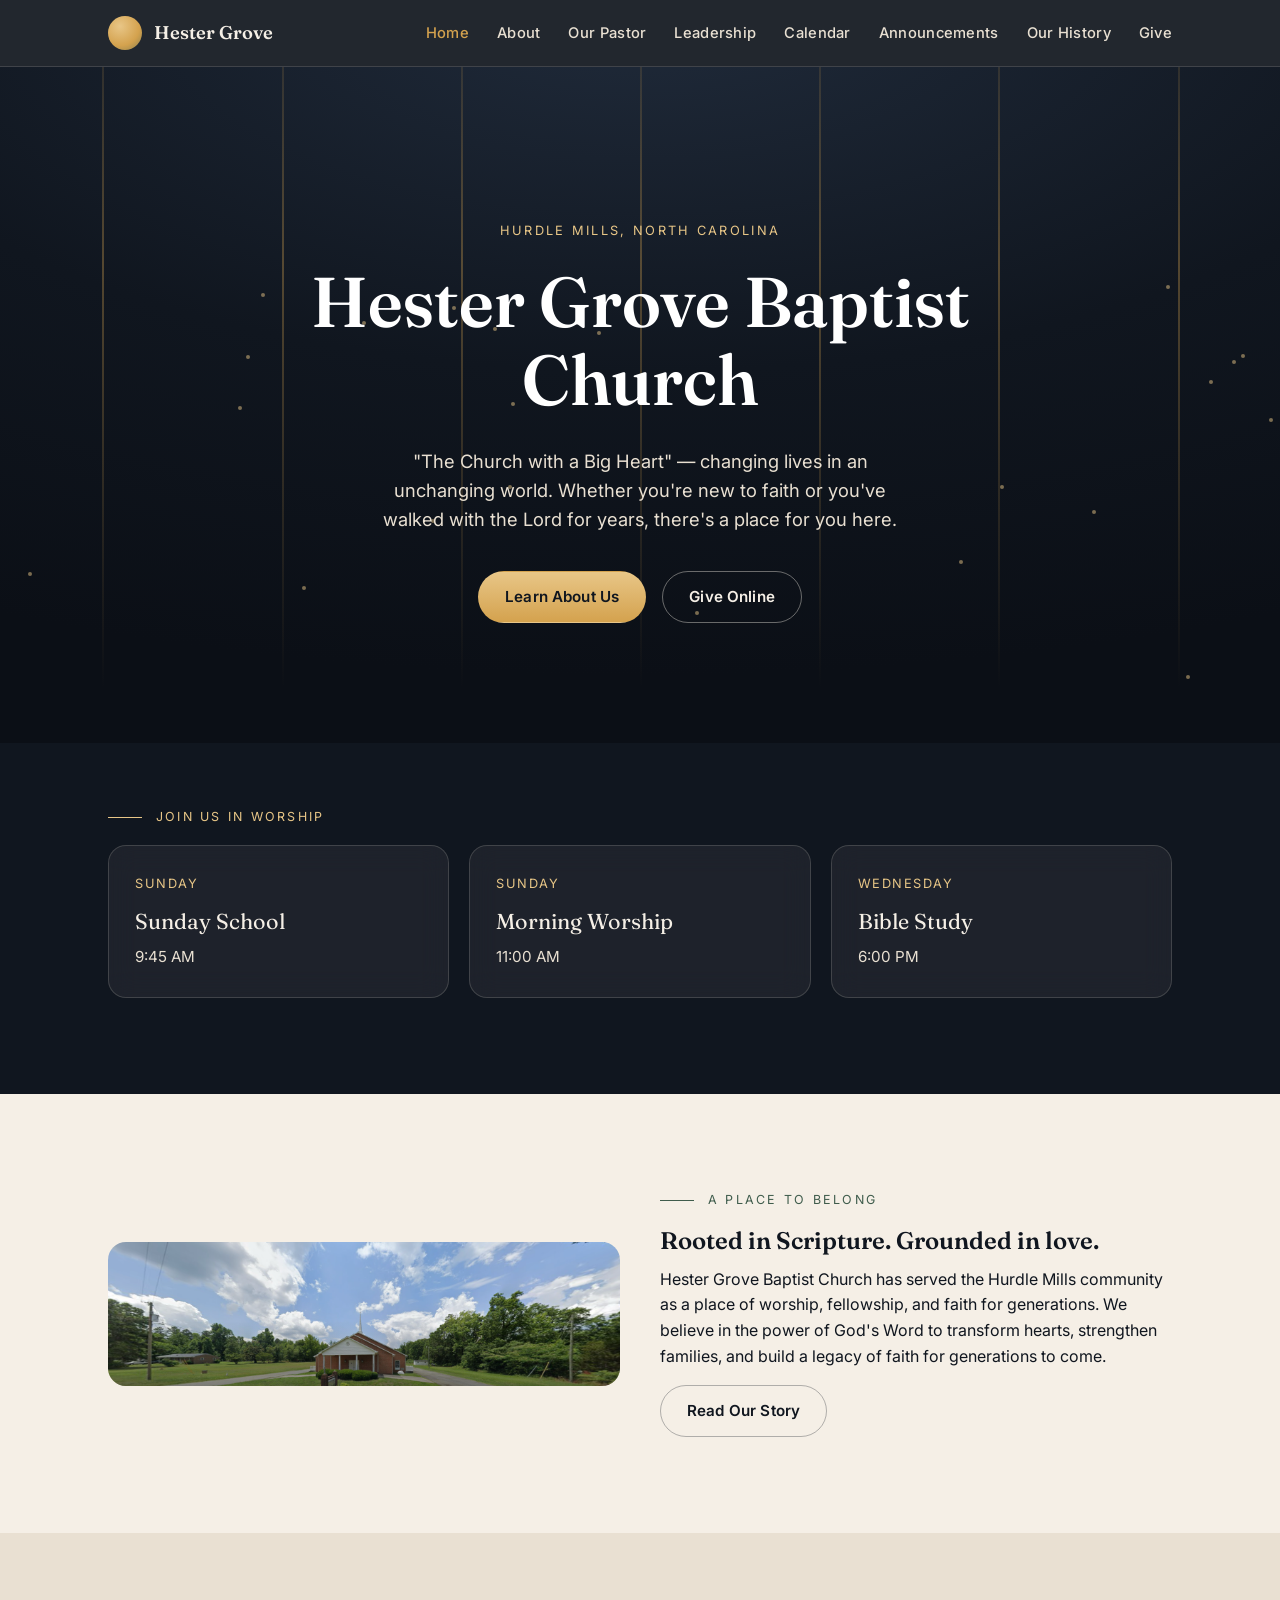
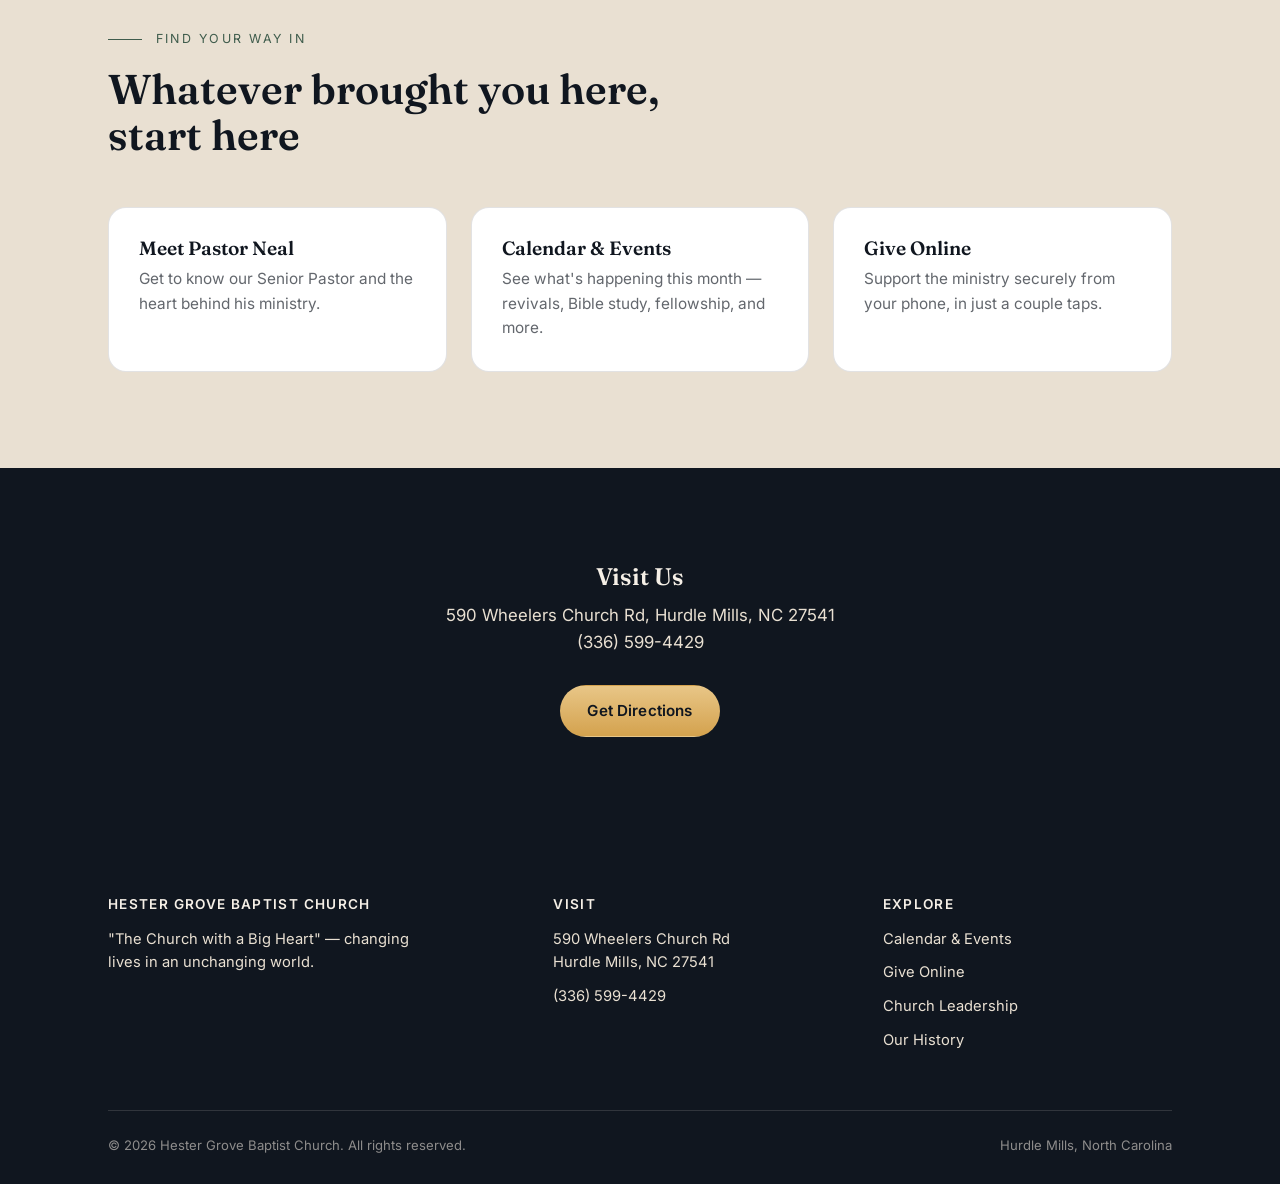
==== index.html @ 08f490a7 "ADD HESTER GROVE CHURCH WEBSITE" ====
<!DOCTYPE html>
<html lang="en">
<head>
<title>Hester Grove Baptist Church — The Church with a Big Heart</title>
<meta charset="UTF-8">
<meta name="viewport" content="width=device-width, initial-scale=1.0">
<link rel="stylesheet" href="assets/style.css">

</head>
<body>
<header class="site-header">
  <nav class="nav">
    <a href="index.html" class="brand"><span class="mark"></span> Hester Grove</a>
    <button class="nav-toggle" aria-label="Toggle menu" aria-expanded="false">☰</button>
    <ul class="nav-links">
      <li><a href="index.html" data-key="home" class="active">Home</a></li>
      <li><a href="about.html" data-key="about">About</a></li>
      <li><a href="pastor.html" data-key="pastor">Our Pastor</a></li>
      <li><a href="leadership.html" data-key="leadership">Leadership</a></li>
      <li><a href="calendar.html" data-key="calendar">Calendar</a></li>
      <li><a href="announcements.html" data-key="announcements">Announcements</a></li>
      <li><a href="history.html" data-key="history">Our History</a></li>
      <li><a href="give.html" data-key="give">Give</a></li>
    </ul>
  </nav>
</header>

<section class="hero">
  <div class="rays"></div>
  <div class="motes"></div>
  <div class="container">
    <span class="eyebrow">Hurdle Mills, North Carolina</span>
    <h1>Hester Grove Baptist Church</h1>
    <p class="lede">"The Church with a Big Heart" — changing lives in an unchanging world. Whether you're new to faith or you've walked with the Lord for years, there's a place for you here.</p>
    <div class="cta-row">
      <a href="about.html" class="btn btn-gold">Learn About Us</a>
      <a href="give.html" class="btn btn-outline">Give Online</a>
    </div>
  </div>
</section>

<section class="section-dark" style="padding-top:64px;">
  <div class="container">
    <div class="eyebrow-line">Join us in worship</div>
    <div class="service-grid">
      <div class="service-card glass">
        <div class="day">Sunday</div>
        <div class="name">Sunday School</div>
        <div class="time">9:45 AM</div>
      </div>
      <div class="service-card glass">
        <div class="day">Sunday</div>
        <div class="name">Morning Worship</div>
        <div class="time">11:00 AM</div>
      </div>
      <div class="service-card glass">
        <div class="day">Wednesday</div>
        <div class="name">Bible Study</div>
        <div class="time">6:00 PM</div>
      </div>
    </div>
  </div>
</section>

<section class="section-cream">
  <div class="container">
    <div class="grid-2">
      <div class="photo-frame">
        <img src="assets/img/church-hero.png" alt="Hester Grove Baptist Church building surrounded by trees">
      </div>
      <div>
        <div class="eyebrow-line">A place to belong</div>
        <h2>Rooted in Scripture. Grounded in love.</h2>
        <p>Hester Grove Baptist Church has served the Hurdle Mills community as a place of worship, fellowship, and faith for generations. We believe in the power of God's Word to transform hearts, strengthen families, and build a legacy of faith for generations to come.</p>
        <a href="about.html" class="btn btn-outline-dark">Read Our Story</a>
      </div>
    </div>
  </div>
</section>

<section class="section-dim">
  <div class="container">
    <div class="section-head">
      <div class="eyebrow-line">Find your way in</div>
      <h2>Whatever brought you here, start here</h2>
    </div>
    <div class="grid-3">
      <a href="pastor.html" class="info-card">
        <h3>Meet Pastor Neal</h3>
        <p>Get to know our Senior Pastor and the heart behind his ministry.</p>
      </a>
      <a href="calendar.html" class="info-card">
        <h3>Calendar &amp; Events</h3>
        <p>See what's happening this month — revivals, Bible study, fellowship, and more.</p>
      </a>
      <a href="give.html" class="info-card">
        <h3>Give Online</h3>
        <p>Support the ministry securely from your phone, in just a couple taps.</p>
      </a>
    </div>
  </div>
</section>

<section class="section-dark text-center">
  <div class="container" style="max-width:640px;">
    <h2>Visit Us</h2>
    <p style="color:var(--cream-dim); font-size:1.05rem;">590 Wheelers Church Rd, Hurdle Mills, NC 27541<br>(336) 599-4429</p>
    <a href="https://maps.google.com/?q=590+Wheelers+Church+Rd,+Hurdle+Mills,+NC+27541" target="_blank" rel="noopener" class="btn btn-gold" style="margin-top:12px;">Get Directions</a>
  </div>
</section>

<footer class="site-footer">
  <div class="container">
    <div class="footer-grid">
      <div>
        <h4>Hester Grove Baptist Church</h4>
        <p style="color:var(--cream-dim); max-width:34ch;">"The Church with a Big Heart" — changing lives in an unchanging world.</p>
      </div>
      <div>
        <h4>Visit</h4>
        <a href="https://maps.google.com/?q=590+Wheelers+Church+Rd,+Hurdle+Mills,+NC+27541" target="_blank" rel="noopener">590 Wheelers Church Rd<br>Hurdle Mills, NC 27541</a>
        <a href="tel:+13365994429">(336) 599-4429</a>
      </div>
      <div>
        <h4>Explore</h4>
        <a href="calendar.html">Calendar &amp; Events</a>
        <a href="give.html">Give Online</a>
        <a href="leadership.html">Church Leadership</a>
        <a href="history.html">Our History</a>
      </div>
    </div>
    <div class="footer-bottom">
      <span>© 2026 Hester Grove Baptist Church. All rights reserved.</span>
      <span>Hurdle Mills, North Carolina</span>
    </div>
  </div>
</footer>
<script src="assets/main.js"></script>


</body>
</html>
---- assets/style.css ----
/* ===========================================================
   Hester Grove Baptist Church — "Light Through the Grove"
   =========================================================== */

@import url('https://fonts.googleapis.com/css2?family=Fraunces:opsz,wght@9..144,400;9..144,500;9..144,600;9..144,700&family=Inter:wght@400;500;600;700&display=swap');

:root{
  --ink:        #10161F;
  --ink-soft:   #1A2230;
  --gold:       #D4A24E;
  --gold-soft:  #E8C687;
  --grove:      #3F5C4C;
  --grove-soft: #5C7D69;
  --cream:      #F5EFE6;
  --cream-dim:  #E9E0D2;
  --line:       rgba(245,239,230,0.14);
  --line-dark:  rgba(16,22,31,0.12);

  --display: "Fraunces", Georgia, serif;
  --body: "Inter", -apple-system, sans-serif;

  --radius: 18px;
  --radius-sm: 10px;
}

*{ box-sizing: border-box; }
html{ scroll-behavior: smooth; }
body{
  margin:0;
  font-family: var(--body);
  background: var(--cream);
  color: var(--ink);
  line-height: 1.6;
  -webkit-font-smoothing: antialiased;
}
img{ max-width:100%; display:block; }
a{ color: inherit; text-decoration:none; }
h1,h2,h3,h4{ font-family: var(--display); font-weight: 600; margin: 0 0 .5em; line-height: 1.1; }
p{ margin: 0 0 1em; }
.container{ max-width: 1120px; margin: 0 auto; padding: 0 28px; }

@media (prefers-reduced-motion: reduce){
  *{ animation-duration: 0.001ms !important; animation-iteration-count: 1 !important; transition-duration: 0.001ms !important; scroll-behavior: auto !important; }
}

/* ---------- Focus visibility ---------- */
a:focus-visible, button:focus-visible, input:focus-visible{
  outline: 2px solid var(--gold);
  outline-offset: 3px;
}

/* ---------- Header / nav ---------- */
.site-header{
  position: sticky; top:0; z-index: 100;
  background: rgba(16,22,31,0.92);
  backdrop-filter: blur(10px);
  border-bottom: 1px solid var(--line);
}
.nav{
  display:flex; align-items:center; justify-content:space-between;
  padding: 16px 28px;
  max-width: 1120px; margin:0 auto;
}
.brand{
  display:flex; align-items:center; gap:12px;
  color: var(--cream); font-family: var(--display); font-weight:600; font-size:1.15rem;
}
.brand .mark{
  width:34px; height:34px; border-radius:50%;
  background: radial-gradient(circle at 35% 30%, var(--gold-soft), var(--gold) 60%, var(--grove) 140%);
  flex-shrink:0;
}
.nav-links{ display:flex; gap: 28px; list-style:none; margin:0; padding:0; }
.nav-links a{
  color: var(--cream-dim); font-size: .92rem; font-weight:500;
  letter-spacing:.02em; position:relative; padding: 4px 0;
}
.nav-links a:hover{ color: var(--gold-soft); }
.nav-links a.active{ color: var(--gold); }
.nav-toggle{ display:none; background:none; border:none; color:var(--cream); font-size:1.6rem; cursor:pointer; }

@media (max-width: 820px){
  .nav-links{
    position:fixed; inset: 66px 0 0 0; flex-direction:column; gap:0;
    background: var(--ink); padding: 12px 28px 28px;
    transform: translateY(-110%); transition: transform .35s ease;
  }
  .nav-links.open{ transform: translateY(0); }
  .nav-links a{ padding: 14px 0; border-bottom: 1px solid var(--line); font-size:1.05rem; }
  .nav-toggle{ display:block; }
}

/* ---------- Buttons ---------- */
.btn{
  display:inline-flex; align-items:center; gap:8px;
  padding: 13px 26px; border-radius: 999px;
  font-weight:600; font-size:.95rem; letter-spacing:.01em;
  border: 1px solid transparent; cursor:pointer;
  transition: transform .2s ease, box-shadow .2s ease, background .2s ease;
}
.btn-gold{ background: linear-gradient(180deg, var(--gold-soft), var(--gold)); color: var(--ink); }
.btn-gold:hover{ transform: translateY(-2px); box-shadow: 0 10px 24px rgba(212,162,78,.35); }
.btn-outline{ background: transparent; border-color: rgba(245,239,230,.4); color: var(--cream); }
.btn-outline:hover{ border-color: var(--gold-soft); color: var(--gold-soft); }
.btn-outline-dark{ background: transparent; border-color: rgba(16,22,31,.3); color: var(--ink); }
.btn-outline-dark:hover{ border-color: var(--grove); color: var(--grove); }

/* ---------- Hero w/ light-through-grove signature ---------- */
.hero{
  position: relative; overflow:hidden;
  background: radial-gradient(120% 100% at 50% -10%, #202B3B 0%, var(--ink) 55%, #0B0F16 100%);
  color: var(--cream);
  padding: 150px 0 120px;
}
.hero .container{ position:relative; z-index:2; text-align:center; }
.hero .eyebrow{
  display:inline-block; font-family: var(--body); font-size:.8rem; letter-spacing:.18em;
  text-transform:uppercase; color: var(--gold-soft); margin-bottom: 22px;
}
.hero h1{ font-size: clamp(2.4rem, 5.5vw, 4.4rem); color:#fff; max-width:15ch; margin:0 auto .4em; }
.hero .lede{ font-size: 1.15rem; color: var(--cream-dim); max-width: 46ch; margin: 0 auto 36px; }
.hero .cta-row{ display:flex; gap:16px; justify-content:center; flex-wrap:wrap; }

/* light rays signature element */
.rays{ position:absolute; inset:0; z-index:1; pointer-events:none; }
.ray{
  position:absolute; top:-20%; width:2px; height:140%;
  background: linear-gradient(180deg, rgba(212,162,78,0) 0%, rgba(212,162,78,.35) 35%, rgba(212,162,78,0) 80%);
  transform-origin: top center;
  animation: sway 9s ease-in-out infinite;
}
@keyframes sway{
  0%,100%{ transform: rotate(var(--a)) translateX(0); opacity:.55; }
  50%{ transform: rotate(calc(var(--a) + 2deg)) translateX(6px); opacity:.9; }
}
.motes{ position:absolute; inset:0; z-index:1; }
.mote{
  position:absolute; width:4px; height:4px; border-radius:50%;
  background: var(--gold-soft); opacity:.5; filter: blur(.3px);
  animation: drift linear infinite;
}
@keyframes drift{
  from{ transform: translateY(0) translateX(0); }
  to{ transform: translateY(-90px) translateX(18px); }
}

/* ---------- Glass cards ---------- */
.glass{
  background: rgba(245,239,230,0.06);
  border: 1px solid rgba(245,239,230,0.16);
  backdrop-filter: blur(14px);
  border-radius: var(--radius);
}
.glass-light{
  background: rgba(255,255,255,0.55);
  border: 1px solid rgba(16,22,31,0.08);
  backdrop-filter: blur(14px);
  border-radius: var(--radius);
}

/* ---------- Sections ---------- */
section{ padding: 96px 0; }
.section-dark{ background: var(--ink); color: var(--cream); }
.section-cream{ background: var(--cream); }
.section-dim{ background: var(--cream-dim); }
.eyebrow-line{
  display:flex; align-items:center; gap:14px; margin-bottom: 18px;
  font-size:.78rem; letter-spacing:.18em; text-transform:uppercase; color: var(--grove);
}
.section-dark .eyebrow-line{ color: var(--gold-soft); }
.eyebrow-line::before{ content:''; width:34px; height:1px; background: currentColor; }
.section-head{ max-width: 640px; margin-bottom: 48px; }
.section-head h2{ font-size: clamp(1.8rem, 3.4vw, 2.6rem); }
.section-head p{ color: rgba(16,22,31,.68); font-size:1.05rem; }
.section-dark .section-head p{ color: var(--cream-dim); }

/* ---------- Service times table (card) ---------- */
.service-grid{
  display:grid; grid-template-columns: repeat(3, 1fr); gap: 20px;
}
@media (max-width: 760px){ .service-grid{ grid-template-columns: 1fr; } }
.service-card{
  padding: 28px 26px; border-radius: var(--radius);
}
.service-card .day{ font-size:.8rem; letter-spacing:.12em; text-transform:uppercase; color: var(--gold-soft); margin-bottom:10px; }
.service-card .name{ font-family: var(--display); font-size:1.35rem; margin-bottom:6px; }
.service-card .time{ color: var(--cream-dim); font-size:.95rem; }

/* ---------- Card grids ---------- */
.grid-3{ display:grid; grid-template-columns: repeat(3, 1fr); gap: 24px; }
.grid-2{ display:grid; grid-template-columns: 1fr 1fr; gap: 40px; align-items:center; }
@media (max-width: 860px){ .grid-3{ grid-template-columns: 1fr; } .grid-2{ grid-template-columns: 1fr; } }

.info-card{
  padding: 30px; border-radius: var(--radius);
  background:#fff; border: 1px solid var(--line-dark);
  transition: transform .25s ease, box-shadow .25s ease;
}
.info-card:hover{ transform: translateY(-4px); box-shadow: 0 18px 40px rgba(16,22,31,.08); }
.info-card h3{ font-size:1.2rem; margin-bottom:8px; }
.info-card p{ color: rgba(16,22,31,.65); font-size:.96rem; margin-bottom:0; }

/* ---------- Photo frame ---------- */
.photo-frame{ position:relative; border-radius: var(--radius); overflow:hidden; }
.photo-frame img{ width:100%; height:100%; object-fit:cover; }
.photo-frame::after{
  content:''; position:absolute; inset:0;
  background: linear-gradient(180deg, rgba(16,22,31,0) 55%, rgba(16,22,31,.35) 100%);
}

/* ---------- Footer ---------- */
.site-footer{
  background: var(--ink); color: var(--cream-dim);
  padding: 64px 0 28px; font-size:.92rem;
}
.footer-grid{ display:grid; grid-template-columns: 1.4fr 1fr 1fr; gap: 40px; margin-bottom: 48px; }
@media (max-width: 760px){ .footer-grid{ grid-template-columns: 1fr; } }
.footer-grid h4{ color: var(--cream); font-family: var(--body); font-weight:600; font-size:.85rem; letter-spacing:.1em; text-transform:uppercase; margin-bottom:16px; }
.footer-grid a{ display:block; color: var(--cream-dim); margin-bottom:10px; }
.footer-grid a:hover{ color: var(--gold-soft); }
.footer-bottom{
  border-top: 1px solid var(--line); padding-top:24px;
  display:flex; justify-content:space-between; flex-wrap:wrap; gap:12px;
  color: rgba(245,239,230,.55); font-size:.82rem;
}

/* ---------- Page hero (non-home pages) ---------- */
.page-hero{
  background: linear-gradient(180deg, var(--ink) 0%, #171F2B 100%);
  color: var(--cream); padding: 120px 0 70px; text-align:center; position:relative; overflow:hidden;
}
.page-hero .eyebrow{ color: var(--gold-soft); font-size:.8rem; letter-spacing:.18em; text-transform:uppercase; margin-bottom:16px; display:block; }
.page-hero h1{ font-size: clamp(2rem, 4.4vw, 3.2rem); color:#fff; max-width: 20ch; margin: 0 auto; }

/* ---------- Leadership ---------- */
.leader-group{ margin-bottom: 42px; }
.leader-group h3{
  font-family: var(--body); font-weight:700; font-size:.82rem; letter-spacing:.1em;
  text-transform:uppercase; color: var(--grove); margin-bottom:16px;
  border-bottom: 1px solid var(--line-dark); padding-bottom:12px;
}
.leader-list{ display:grid; grid-template-columns: repeat(2, 1fr); gap: 10px 32px; list-style:none; padding:0; margin:0; }
@media (max-width: 640px){ .leader-list{ grid-template-columns: 1fr; } }
.leader-list li{ display:flex; justify-content:space-between; gap:12px; padding: 10px 0; border-bottom: 1px dashed var(--line-dark); font-size:.96rem; }
.leader-list .role{ color: rgba(16,22,31,.6); }
.leader-list .name{ font-weight:600; text-align:right; }

/* ---------- Calendar ---------- */
.cal-controls{ display:flex; align-items:center; justify-content:space-between; margin-bottom:28px; flex-wrap:wrap; gap:16px; }
.cal-nav{ display:flex; align-items:center; gap:16px; }
.cal-nav button{
  width:42px; height:42px; border-radius:50%; border:1px solid var(--line-dark);
  background:#fff; cursor:pointer; font-size:1.1rem; color: var(--ink);
  transition: background .2s ease, transform .2s ease;
}
.cal-nav button:hover{ background: var(--cream-dim); transform: scale(1.06); }
.cal-nav h2{ margin:0; min-width: 220px; text-align:center; font-size:1.5rem; }
.cal-legend{ display:flex; gap:18px; font-size:.82rem; color: rgba(16,22,31,.6); flex-wrap:wrap; }
.cal-legend span{ display:inline-flex; align-items:center; gap:6px; }
.dot{ width:9px; height:9px; border-radius:50%; display:inline-block; }
.dot-event{ background: var(--gold); }
.dot-birthday{ background: var(--grove); }

.cal-grid{ display:grid; grid-template-columns: repeat(7, 1fr); gap: 6px; }
.cal-dow{ text-align:center; font-size:.76rem; letter-spacing:.08em; text-transform:uppercase; color: rgba(16,22,31,.5); padding-bottom:8px; }
.cal-cell{
  min-height: 92px; border-radius: 12px; padding: 8px 8px 6px;
  background:#fff; border:1px solid var(--line-dark); cursor:pointer;
  transition: border-color .2s ease, background .2s ease;
  display:flex; flex-direction:column; gap:5px;
}
.cal-cell:hover{ border-color: var(--gold); }
.cal-cell.empty{ background:transparent; border:none; cursor:default; }
.cal-cell.today{ border-color: var(--grove); box-shadow: inset 0 0 0 1px var(--grove); }
.cal-cell .num{ font-size:.85rem; font-weight:600; }
.cal-dots{ display:flex; gap:4px; flex-wrap:wrap; margin-top:auto; }

.cal-panel{
  margin-top: 32px; padding: 28px; border-radius: var(--radius);
  background:#fff; border:1px solid var(--line-dark); display:none;
}
.cal-panel.open{ display:block; }
.cal-panel h3{ font-size:1.2rem; margin-bottom:14px; }
.cal-event-item{ display:flex; gap:14px; padding: 10px 0; border-bottom: 1px dashed var(--line-dark); }
.cal-event-item:last-child{ border-bottom:none; }
.cal-event-item .tag{
  flex-shrink:0; width:8px; height:8px; border-radius:50%; margin-top:7px;
}
.cal-event-item .label{ font-weight:600; }
.cal-event-item .time{ font-size:.85rem; color: rgba(16,22,31,.55); }

/* ---------- Placeholder blocks (history / zoom) ---------- */
.placeholder-block{
  border: 1.5px dashed rgba(16,22,31,.25); border-radius: var(--radius);
  padding: 48px 32px; text-align:center; background: rgba(63,92,76,0.04);
}
.placeholder-block .icon{ font-size:2.2rem; margin-bottom:14px; }
.placeholder-block h3{ margin-bottom:8px; }
.placeholder-block p{ color: rgba(16,22,31,.6); max-width: 46ch; margin: 0 auto; }
.qr-box{
  width:150px; height:150px; margin: 22px auto 0; border-radius: 14px;
  background: repeating-linear-gradient(45deg, rgba(16,22,31,.08) 0 8px, transparent 8px 16px);
  border: 1.5px dashed rgba(16,22,31,.3);
  display:flex; align-items:center; justify-content:center;
  font-size:.75rem; color: rgba(16,22,31,.45); text-align:center; padding:10px;
}

/* ---------- Announcements list ---------- */
.announce-item{ padding: 26px 0; border-bottom: 1px solid var(--line-dark); display:flex; justify-content:space-between; gap:20px; flex-wrap:wrap; }
.announce-item:first-child{ padding-top:0; }
.announce-item h3{ font-size:1.15rem; margin-bottom:4px; }
.announce-item .date{ font-size:.85rem; color: var(--grove); white-space:nowrap; }

/* ---------- Give page ---------- */
.give-hero-card{
  padding: 44px; border-radius: var(--radius);
  background: linear-gradient(155deg, var(--grove), var(--ink) 120%);
  color: var(--cream); text-align:center;
}
.give-hero-card .verse{ font-family: var(--display); font-style:italic; font-size:1.3rem; max-width:36ch; margin: 0 auto 24px; }

/* ---------- misc utility ---------- */
.text-center{ text-align:center; }
.mt-0{ margin-top:0; }
.small{ font-size:.88rem; color: rgba(16,22,31,.6); }
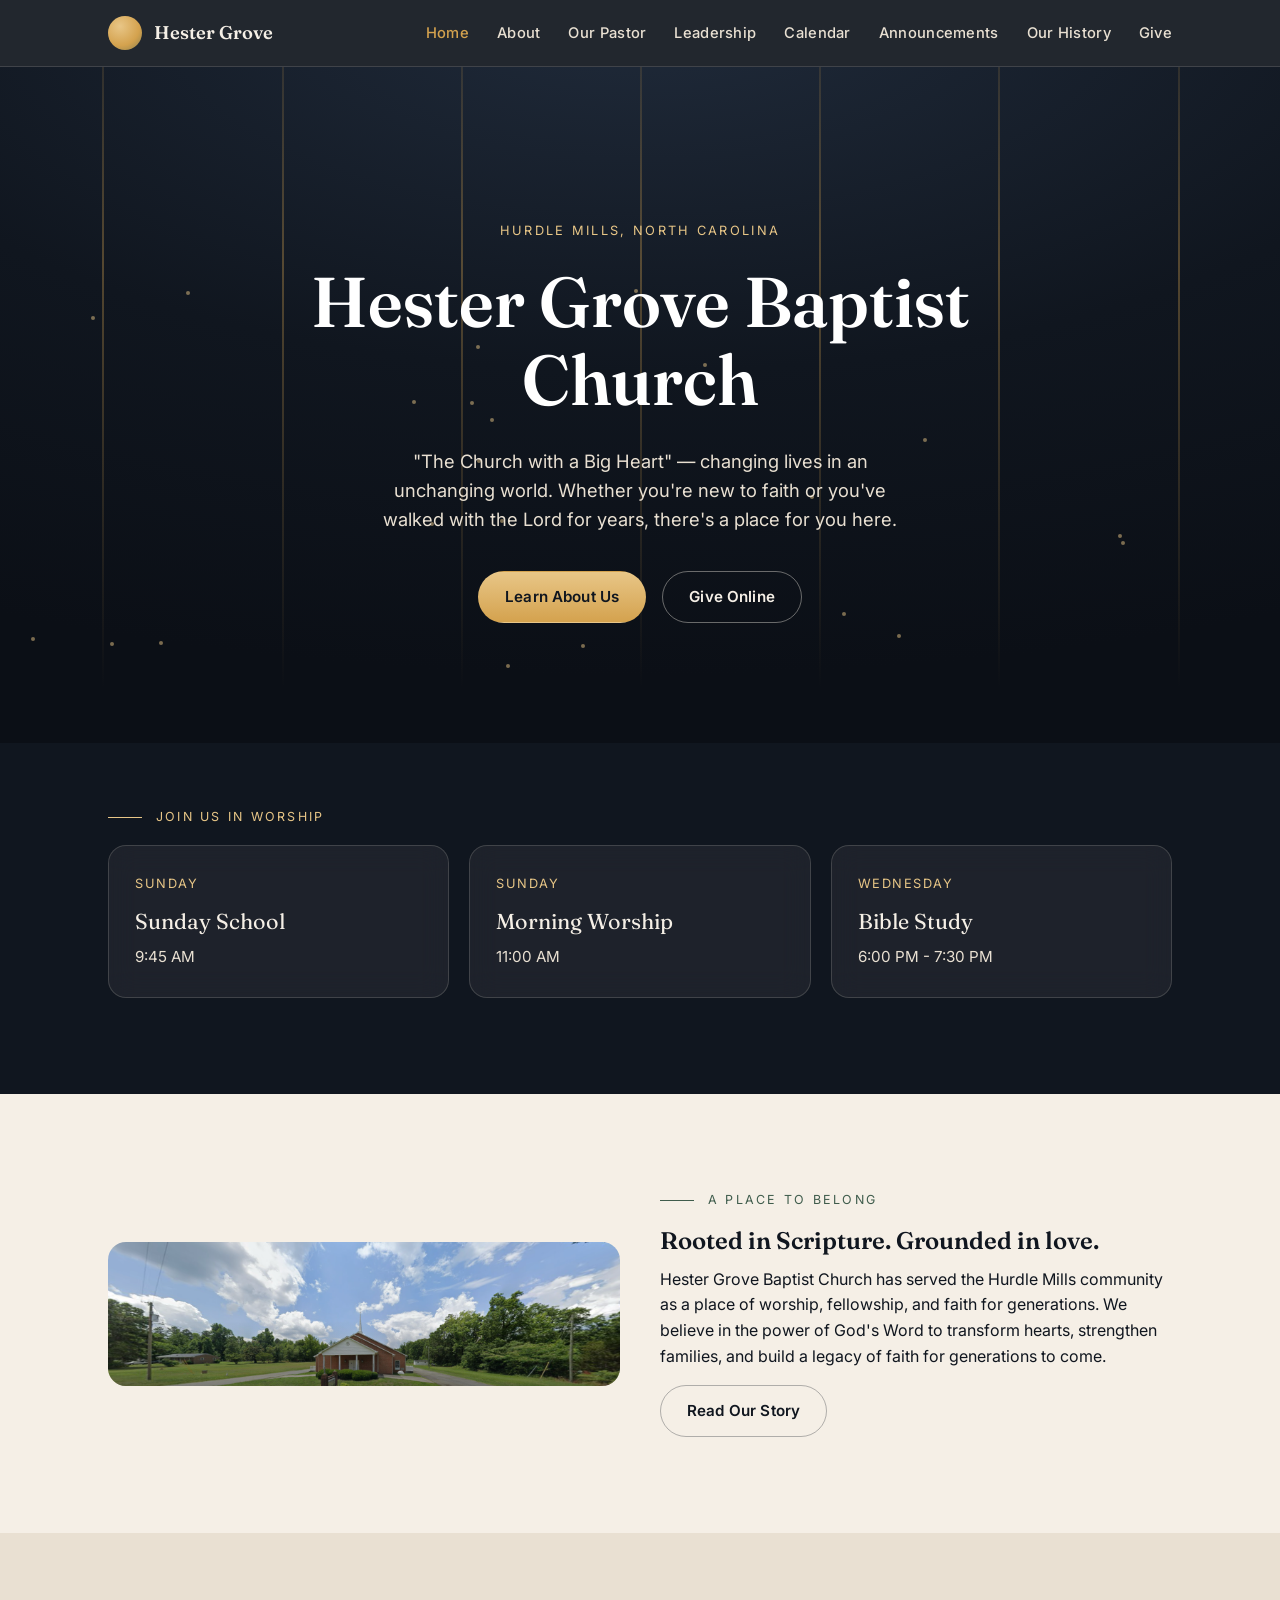
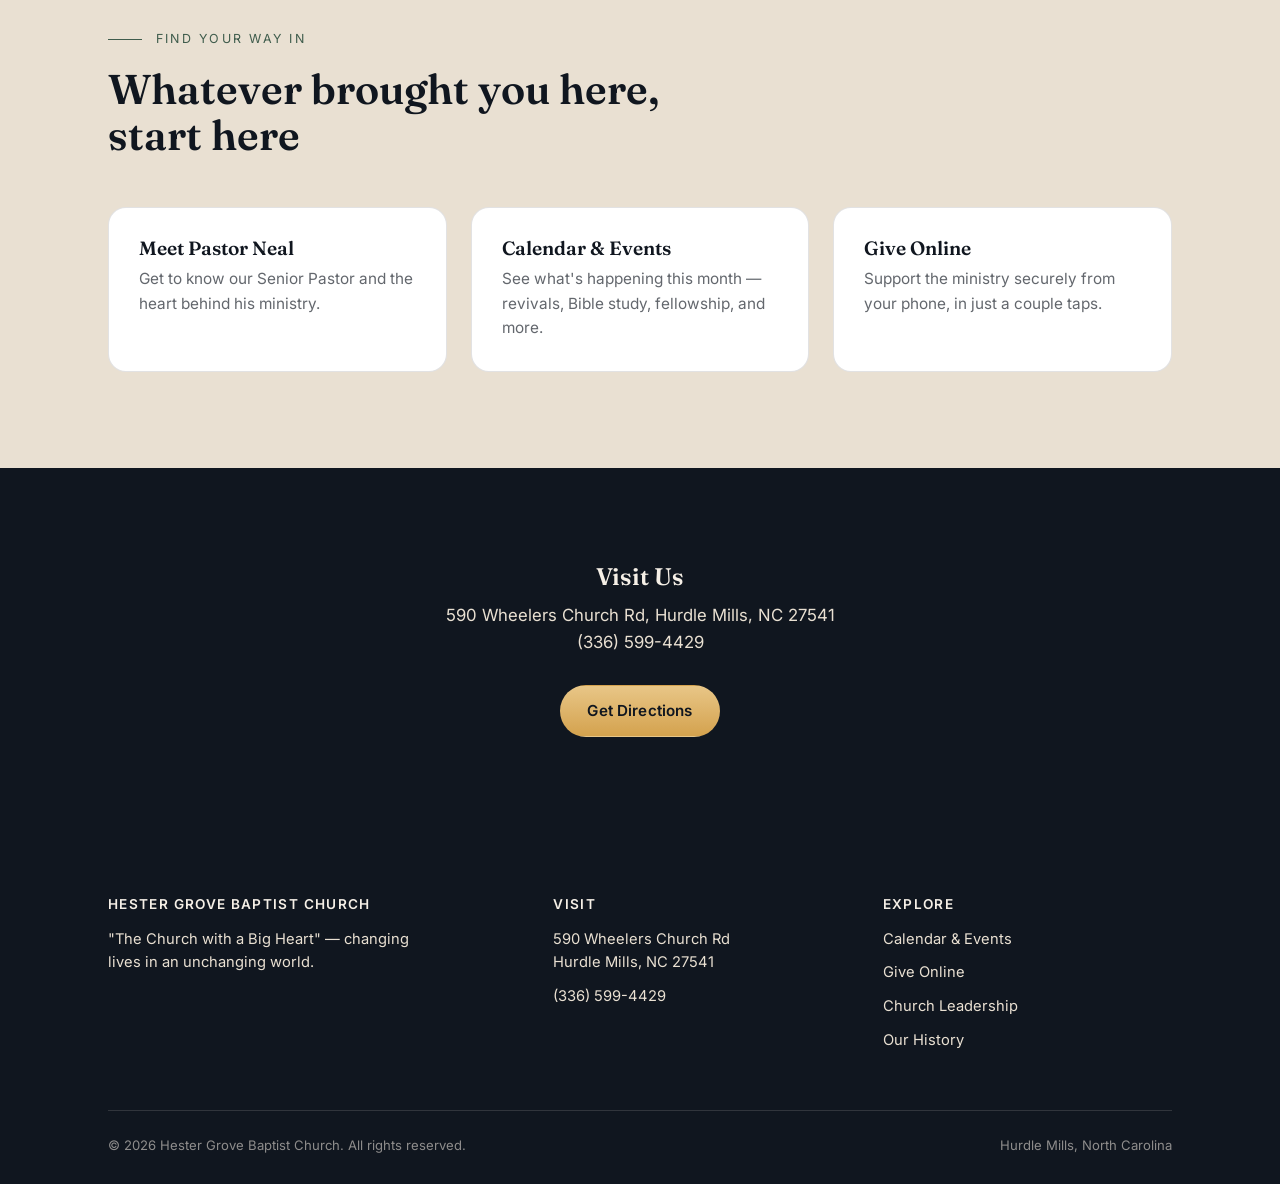
==== commit f3aae8e9: "Update index.html" ====
--- a/index.html
+++ b/index.html
@@ -56,7 +56,7 @@
       <div class="service-card glass">
         <div class="day">Wednesday</div>
         <div class="name">Bible Study</div>
-        <div class="time">6:00 PM</div>
+        <div class="time">6:00 PM - 7:30 PM</div>
       </div>
     </div>
   </div>
--- a/assets/style.css
+++ b/assets/style.css
@@ -323,3 +323,24 @@
 .text-center{ text-align:center; }
 .mt-0{ margin-top:0; }
 .small{ font-size:.88rem; color: rgba(16,22,31,.6); }
+
+
+/* ---------- Program / archive cards ---------- */
+.program-grid{ display:grid; grid-template-columns: 1fr 1fr; gap: 36px; }
+@media (max-width: 760px){ .program-grid{ grid-template-columns: 1fr; } }
+.program-card{
+  background:#fff; border:1px solid var(--line-dark); border-radius: var(--radius);
+  overflow:hidden; display:flex; flex-direction:column;
+  transition: transform .25s ease, box-shadow .25s ease;
+}
+.program-card:hover{ transform: translateY(-4px); box-shadow: 0 18px 40px rgba(16,22,31,.1); }
+.program-card .cover{
+  aspect-ratio: 5/7; overflow:hidden; background: var(--cream-dim);
+  border-bottom: 1px solid var(--line-dark);
+}
+.program-card .cover img{ width:100%; height:100%; object-fit:cover; }
+.program-card .body{ padding: 24px 26px 28px; display:flex; flex-direction:column; flex:1; }
+.program-card .era{ font-size:.78rem; letter-spacing:.1em; text-transform:uppercase; color: var(--grove); margin-bottom:8px; }
+.program-card h3{ font-size:1.25rem; margin-bottom:10px; }
+.program-card p{ color: rgba(16,22,31,.65); font-size:.95rem; flex:1; }
+.program-card .btn{ align-self:flex-start; margin-top:14px; }
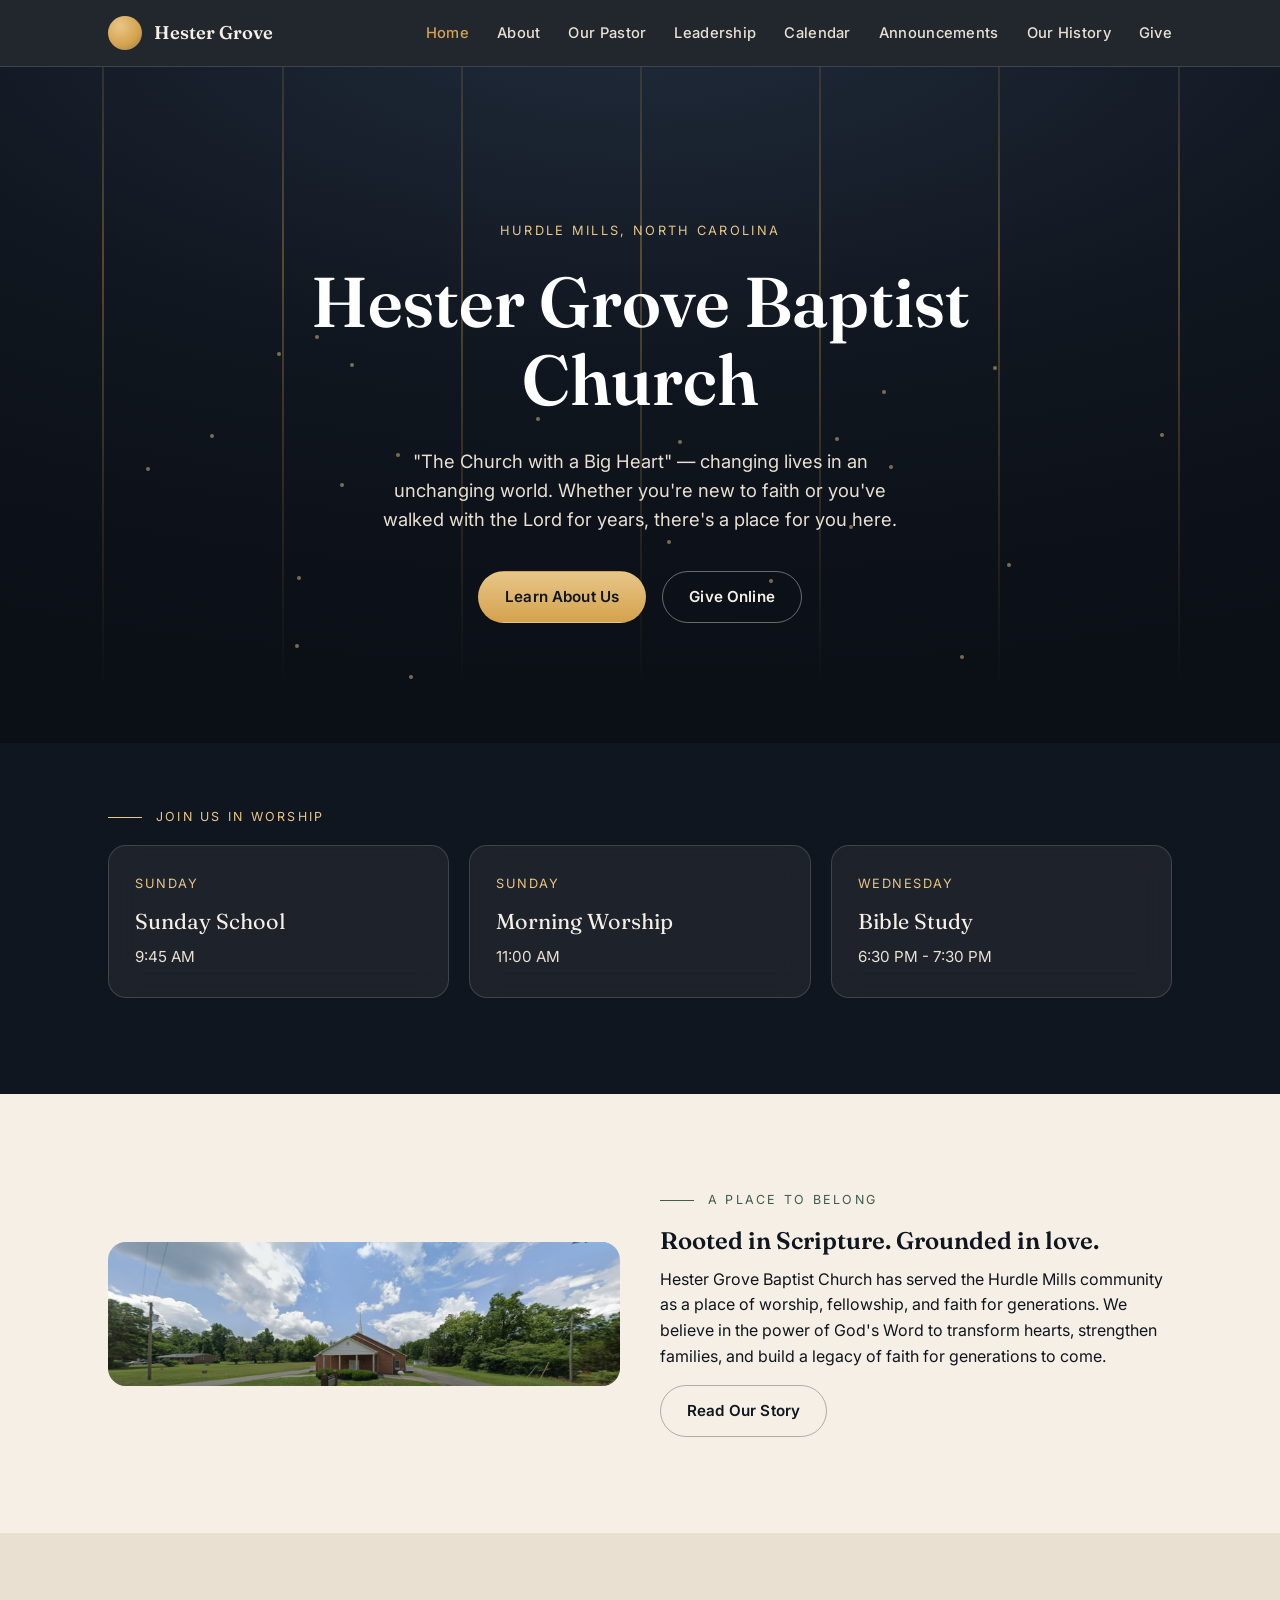
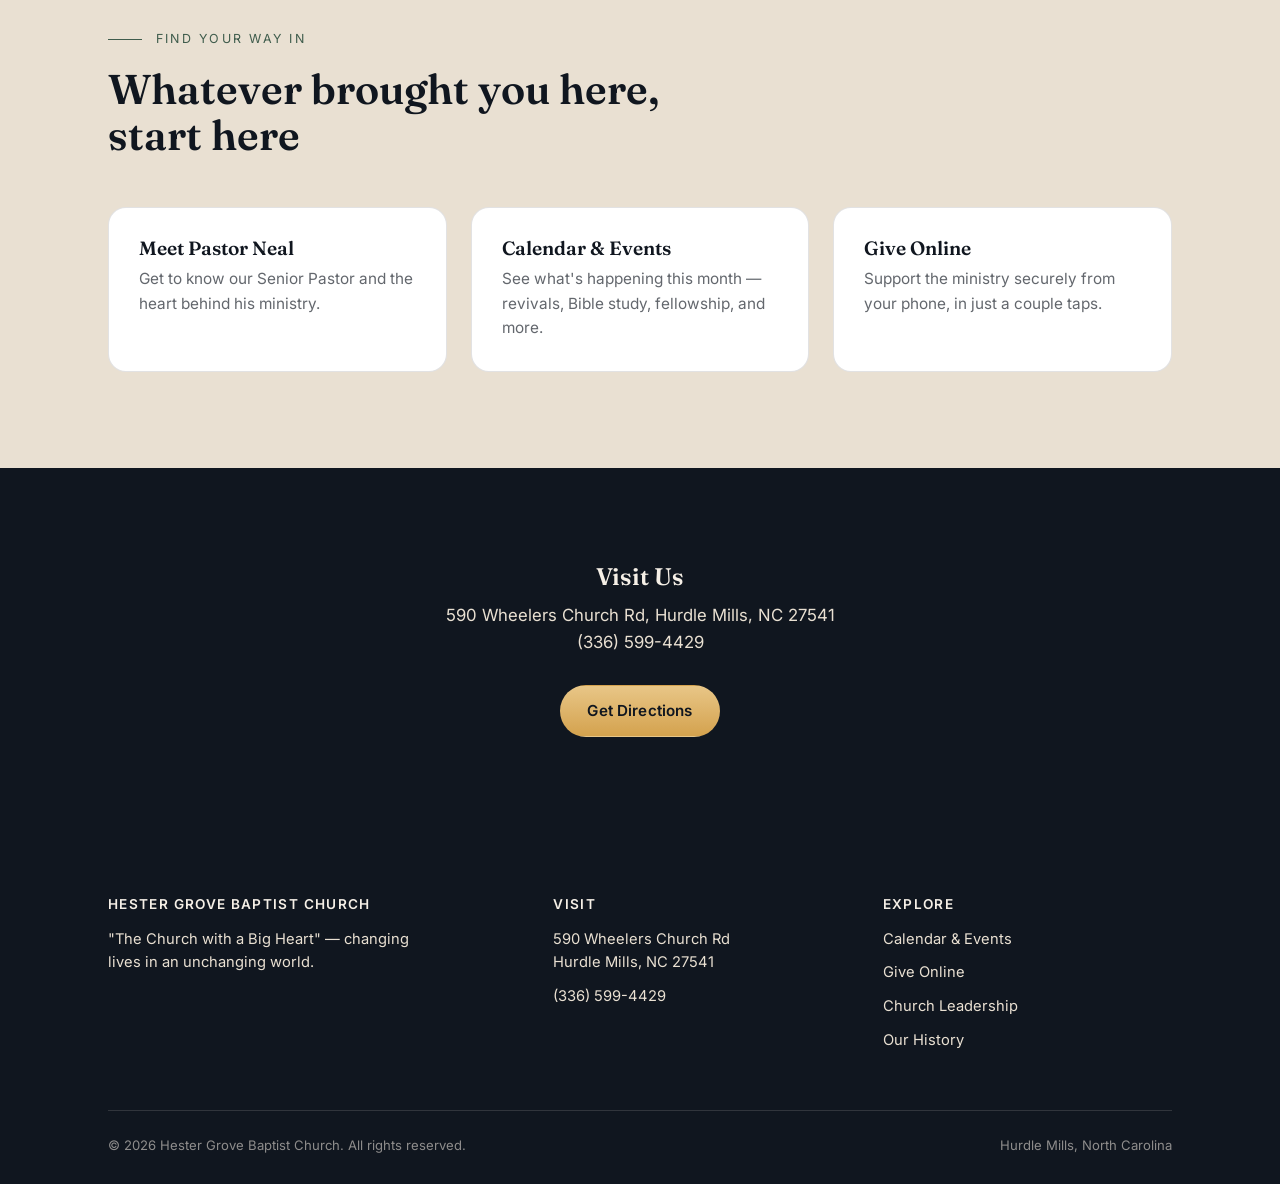
==== commit 8115bb49: "Refactor index.html for improved structure" ====
--- a/index.html
+++ b/index.html
@@ -9,134 +9,133 @@
 </head>
 <body>
 <header class="site-header">
-  <nav class="nav">
-    <a href="index.html" class="brand"><span class="mark"></span> Hester Grove</a>
-    <button class="nav-toggle" aria-label="Toggle menu" aria-expanded="false">☰</button>
-    <ul class="nav-links">
-      <li><a href="index.html" data-key="home" class="active">Home</a></li>
-      <li><a href="about.html" data-key="about">About</a></li>
-      <li><a href="pastor.html" data-key="pastor">Our Pastor</a></li>
-      <li><a href="leadership.html" data-key="leadership">Leadership</a></li>
-      <li><a href="calendar.html" data-key="calendar">Calendar</a></li>
-      <li><a href="announcements.html" data-key="announcements">Announcements</a></li>
-      <li><a href="history.html" data-key="history">Our History</a></li>
-      <li><a href="give.html" data-key="give">Give</a></li>
-    </ul>
-  </nav>
+<nav class="nav">
+<a href="index.html" class="brand"><span class="mark"></span> Hester Grove</a>
+<button class="nav-toggle" aria-label="Toggle menu" aria-expanded="false">☰</button>
+<ul class="nav-links">
+<li><a href="index.html" data-key="home" class="active">Home</a></li>
+<li><a href="about.html" data-key="about">About</a></li>
+<li><a href="pastor.html" data-key="pastor">Our Pastor</a></li>
+<li><a href="leadership.html" data-key="leadership">Leadership</a></li>
+<li><a href="calendar.html" data-key="calendar">Calendar</a></li>
+<li><a href="announcements.html" data-key="announcements">Announcements</a></li>
+<li><a href="history.html" data-key="history">Our History</a></li>
+<li><a href="give.html" data-key="give">Give</a></li>
+</ul>
+</nav>
 </header>
 
 <section class="hero">
-  <div class="rays"></div>
-  <div class="motes"></div>
-  <div class="container">
-    <span class="eyebrow">Hurdle Mills, North Carolina</span>
-    <h1>Hester Grove Baptist Church</h1>
-    <p class="lede">"The Church with a Big Heart" — changing lives in an unchanging world. Whether you're new to faith or you've walked with the Lord for years, there's a place for you here.</p>
-    <div class="cta-row">
-      <a href="about.html" class="btn btn-gold">Learn About Us</a>
-      <a href="give.html" class="btn btn-outline">Give Online</a>
-    </div>
-  </div>
+<div class="rays"></div>
+<div class="motes"></div>
+<div class="container">
+<span class="eyebrow">Hurdle Mills, North Carolina</span>
+<h1>Hester Grove Baptist Church</h1>
+<p class="lede">"The Church with a Big Heart" — changing lives in an unchanging world. Whether you're new to faith or you've walked with the Lord for years, there's a place for you here.</p>
+<div class="cta-row">
+<a href="about.html" class="btn btn-gold">Learn About Us</a>
+<a href="give.html" class="btn btn-outline">Give Online</a>
+</div>
+</div>
 </section>
 
 <section class="section-dark" style="padding-top:64px;">
-  <div class="container">
-    <div class="eyebrow-line">Join us in worship</div>
-    <div class="service-grid">
-      <div class="service-card glass">
-        <div class="day">Sunday</div>
-        <div class="name">Sunday School</div>
-        <div class="time">9:45 AM</div>
-      </div>
-      <div class="service-card glass">
-        <div class="day">Sunday</div>
-        <div class="name">Morning Worship</div>
-        <div class="time">11:00 AM</div>
-      </div>
-      <div class="service-card glass">
-        <div class="day">Wednesday</div>
-        <div class="name">Bible Study</div>
-        <div class="time">6:00 PM - 7:30 PM</div>
-      </div>
-    </div>
-  </div>
+<div class="container">
+<div class="eyebrow-line">Join us in worship</div>
+<div class="service-grid">
+<div class="service-card glass">
+<div class="day">Sunday</div>
+<div class="name">Sunday School</div>
+<div class="time">9:45 AM</div>
+</div>
+<div class="service-card glass">
+<div class="day">Sunday</div>
+<div class="name">Morning Worship</div>
+<div class="time">11:00 AM</div>
+</div>
+<div class="service-card glass">
+<div class="day">Wednesday</div>
+<div class="name">Bible Study</div>
+<div class="time">6:30 PM - 7:30 PM</div>
+</div>
+</div>
+</div>
 </section>
 
 <section class="section-cream">
-  <div class="container">
-    <div class="grid-2">
-      <div class="photo-frame">
-        <img src="assets/img/church-hero.png" alt="Hester Grove Baptist Church building surrounded by trees">
-      </div>
-      <div>
-        <div class="eyebrow-line">A place to belong</div>
-        <h2>Rooted in Scripture. Grounded in love.</h2>
-        <p>Hester Grove Baptist Church has served the Hurdle Mills community as a place of worship, fellowship, and faith for generations. We believe in the power of God's Word to transform hearts, strengthen families, and build a legacy of faith for generations to come.</p>
-        <a href="about.html" class="btn btn-outline-dark">Read Our Story</a>
-      </div>
-    </div>
-  </div>
+<div class="container">
+<div class="grid-2">
+<div class="photo-frame">
+<img src="assets/img/church-hero.png" alt="Hester Grove Baptist Church building surrounded by trees">
+</div>
+<div>
+<div class="eyebrow-line">A place to belong</div>
+<h2>Rooted in Scripture. Grounded in love.</h2>
+<p>Hester Grove Baptist Church has served the Hurdle Mills community as a place of worship, fellowship, and faith for generations. We believe in the power of God's Word to transform hearts, strengthen families, and build a legacy of faith for generations to come.</p>
+<a href="about.html" class="btn btn-outline-dark">Read Our Story</a>
+</div>
+</div>
+</div>
 </section>
 
 <section class="section-dim">
-  <div class="container">
-    <div class="section-head">
-      <div class="eyebrow-line">Find your way in</div>
-      <h2>Whatever brought you here, start here</h2>
-    </div>
-    <div class="grid-3">
-      <a href="pastor.html" class="info-card">
-        <h3>Meet Pastor Neal</h3>
-        <p>Get to know our Senior Pastor and the heart behind his ministry.</p>
-      </a>
-      <a href="calendar.html" class="info-card">
-        <h3>Calendar &amp; Events</h3>
-        <p>See what's happening this month — revivals, Bible study, fellowship, and more.</p>
-      </a>
-      <a href="give.html" class="info-card">
-        <h3>Give Online</h3>
-        <p>Support the ministry securely from your phone, in just a couple taps.</p>
-      </a>
-    </div>
-  </div>
+<div class="container">
+<div class="section-head">
+<div class="eyebrow-line">Find your way in</div>
+<h2>Whatever brought you here, start here</h2>
+</div>
+<div class="grid-3">
+<a href="pastor.html" class="info-card">
+<h3>Meet Pastor Neal</h3>
+<p>Get to know our Senior Pastor and the heart behind his ministry.</p>
+</a>
+<a href="calendar.html" class="info-card">
+<h3>Calendar &amp; Events</h3>
+<p>See what's happening this month — revivals, Bible study, fellowship, and more.</p>
+</a>
+<a href="give.html" class="info-card">
+<h3>Give Online</h3>
+<p>Support the ministry securely from your phone, in just a couple taps.</p>
+</a>
+</div>
+</div>
 </section>
 
 <section class="section-dark text-center">
-  <div class="container" style="max-width:640px;">
-    <h2>Visit Us</h2>
-    <p style="color:var(--cream-dim); font-size:1.05rem;">590 Wheelers Church Rd, Hurdle Mills, NC 27541<br>(336) 599-4429</p>
-    <a href="https://maps.google.com/?q=590+Wheelers+Church+Rd,+Hurdle+Mills,+NC+27541" target="_blank" rel="noopener" class="btn btn-gold" style="margin-top:12px;">Get Directions</a>
-  </div>
+<div class="container" style="max-width:640px;">
+<h2>Visit Us</h2>
+<p style="color:var(--cream-dim); font-size:1.05rem;">590 Wheelers Church Rd, Hurdle Mills, NC 27541<br>(336) 599-4429</p>
+<a href="https://maps.google.com/?q=590+Wheelers+Church+Rd,+Hurdle+Mills,+NC+27541" target="_blank" rel="noopener" class="btn btn-gold" style="margin-top:12px;">Get Directions</a>
+</div>
 </section>
 
 <footer class="site-footer">
-  <div class="container">
-    <div class="footer-grid">
-      <div>
-        <h4>Hester Grove Baptist Church</h4>
-        <p style="color:var(--cream-dim); max-width:34ch;">"The Church with a Big Heart" — changing lives in an unchanging world.</p>
-      </div>
-      <div>
-        <h4>Visit</h4>
-        <a href="https://maps.google.com/?q=590+Wheelers+Church+Rd,+Hurdle+Mills,+NC+27541" target="_blank" rel="noopener">590 Wheelers Church Rd<br>Hurdle Mills, NC 27541</a>
-        <a href="tel:+13365994429">(336) 599-4429</a>
-      </div>
-      <div>
-        <h4>Explore</h4>
-        <a href="calendar.html">Calendar &amp; Events</a>
-        <a href="give.html">Give Online</a>
-        <a href="leadership.html">Church Leadership</a>
-        <a href="history.html">Our History</a>
-      </div>
-    </div>
-    <div class="footer-bottom">
-      <span>© 2026 Hester Grove Baptist Church. All rights reserved.</span>
-      <span>Hurdle Mills, North Carolina</span>
-    </div>
-  </div>
+<div class="container">
+<div class="footer-grid">
+<div>
+<h4>Hester Grove Baptist Church</h4>
+<p style="color:var(--cream-dim); max-width:34ch;">"The Church with a Big Heart" — changing lives in an unchanging world.</p>
+</div>
+<div>
+<h4>Visit</h4>
+<a href="https://maps.google.com/?q=590+Wheelers+Church+Rd,+Hurdle+Mills,+NC+27541" target="_blank" rel="noopener">590 Wheelers Church Rd<br>Hurdle Mills, NC 27541</a>
+<a href="tel:+13365994429">(336) 599-4429</a>
+</div>
+<div>
+<h4>Explore</h4>
+<a href="calendar.html">Calendar &amp; Events</a>
+<a href="give.html">Give Online</a>
+<a href="leadership.html">Church Leadership</a>
+<a href="history.html">Our History</a>
+</div>
+</div>
+<div class="footer-bottom">
+<span>© 2026 Hester Grove Baptist Church. All rights reserved.</span>
+<span>Hurdle Mills, North Carolina</span>
+</div>
+</div>
 </footer>
 <script src="assets/main.js"></script>
 
-
 </body>
 </html>
